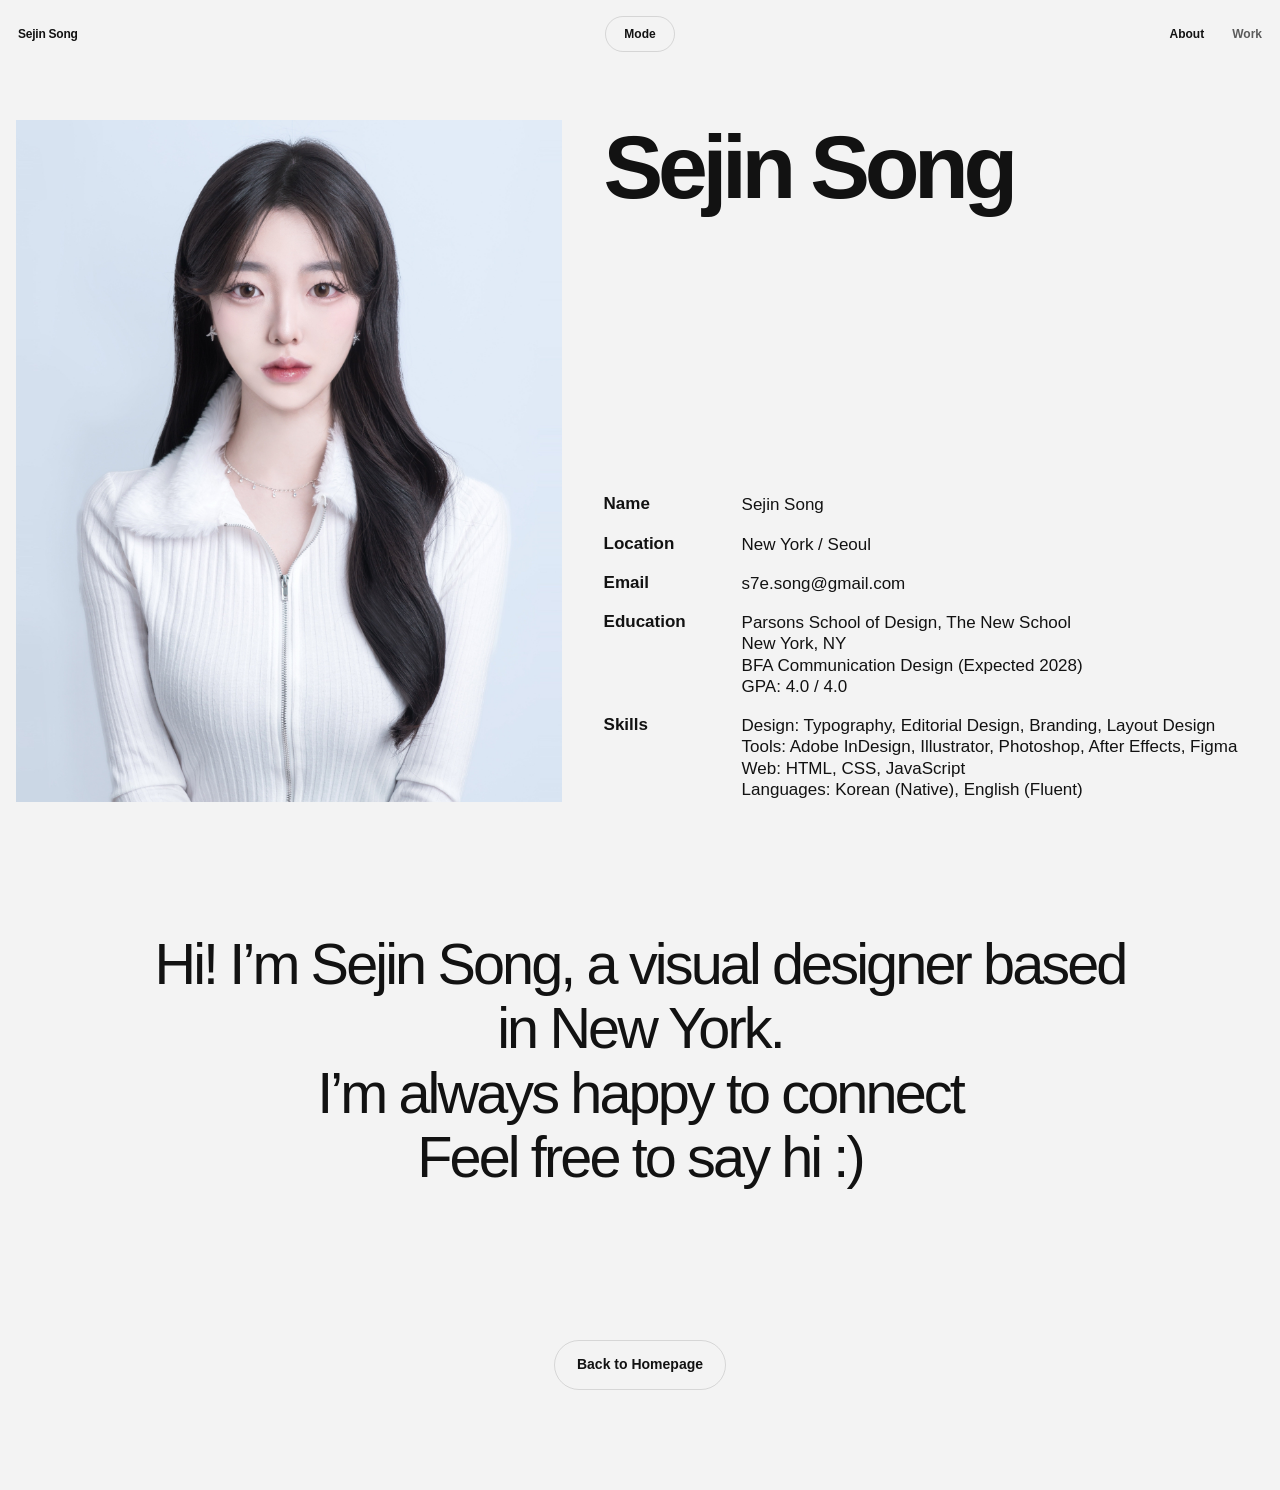
==== About/index.html @ 6b3cab45 "Add files via upload" ====
<!DOCTYPE html>
<html lang="en">
<head>
  <meta charset="UTF-8" />
  <meta name="viewport" content="width=device-width, initial-scale=1.0" />
  <title>About — Sejin Song</title>
  <link rel="stylesheet" href="style.css" />
</head>
<body class="site-body">
  <header class="site-header">
    <a class="brand" href="index.html">Sejin Song</a>

    <div class="header-center">
      <button id="modeToggle" class="mode-button" type="button" aria-label="Toggle theme">
        Mode
      </button>
    </div>

    <nav class="site-nav" aria-label="Main navigation">
      <a href="about.html" class="active">About</a>
      <a href="index.html">Work</a>
    </nav>
  </header>

  <main class="about-page">
    <section class="about-top">
      <div class="about-top__image">
        <img src="image/sejinphoto.JPG" alt="Portrait of Sejin Song" />
      </div>

      <div class="about-top__info">
        <h1>Sejin Song</h1>
        <br></br> 
        <br></br> 
        <br></br> 
        <br></br> 
        <br></br> 

        <div class="info-list">
          <div class="info-item">
            <div class="info-label">Name</div>
            <div class="info-value">Sejin Song</div>
          </div>

          <div class="info-item">
            <div class="info-label">Location</div>
            <div class="info-value">New York / Seoul</div>
          </div>

          <div class="info-item">
            <div class="info-label">Email</div>
            <div class="info-value">
              <a href="mailto:s7e.song@gmail.com">s7e.song@gmail.com</a>
            </div>
          </div>

          <div class="info-item">
            <div class="info-label">Education</div>
            <div class="info-value">
              Parsons School of Design, The New School <br />
              New York, NY<br />
              BFA Communication Design (Expected 2028)<br />
              GPA: 4.0 / 4.0
            </div>
          </div>

          <div class="info-item">
            <div class="info-label">Skills</div>
            <div class="info-value">
              Design: Typography, Editorial Design, Branding, Layout Design<br />
              Tools: Adobe InDesign, Illustrator, Photoshop, After Effects, Figma<br />
              Web: HTML, CSS, JavaScript<br />
              Languages: Korean (Native), English (Fluent)
            </div>
          </div>
        </div>
      </div>
    </section>

    <section class="about-intro">
      <p>
        Hi! I’m Sejin Song, a visual designer based in New York.<br />
        I’m always happy to connect<br />
        Feel free to say hi :)
      </p>
    </section>
  </main>
<section class="back-home">
  <a href="../index.html" class="back-home__button">Back to Homepage</a>
</section>
</main>
  </main>
  <script src="script.js"></script>
</body>
</html>
---- About/style.css ----
:root {
  --bg: #f3f3f3;
  --text: #121212;
  --muted: #5f5f5f;
  --border: rgba(0, 0, 0, 0.12);
  --max: 1720px;
}

body.dark {
  --bg: #0f0f0f;
  --text: #f2f2f2;
  --muted: #ababab;
  --border: rgba(255, 255, 255, 0.14);
}

* {
  box-sizing: border-box;
}

html {
  scroll-behavior: smooth;
}

body.site-body {
  margin: 0;
  background: var(--bg);
  color: var(--text);
  font-family: Arial, Helvetica, sans-serif;
  line-height: 1.4;
  transition: background 0.25s ease, color 0.25s ease;
}

img {
  display: block;
  max-width: 100%;
}

a {
  color: inherit;
  text-decoration: none;
}

/* header */
.site-header {
  position: sticky;
  top: 0;
  z-index: 100;
  display: grid;
  grid-template-columns: 1fr auto 1fr;
  align-items: center;
  gap: 16px;
  padding: 16px 18px;
  background: color-mix(in srgb, var(--bg) 90%, transparent);
  backdrop-filter: blur(12px);
}

.brand {
  justify-self: start;
  font-size: 12px;
  font-weight: 700;
  letter-spacing: -0.02em;
}

.header-center {
  justify-self: center;
}

.mode-button {
  border: 1px solid var(--border);
  background: transparent;
  color: var(--text);
  border-radius: 999px;
  padding: 10px 18px;
  font-size: 12px;
  font-weight: 600;
  cursor: pointer;
  transition: background 0.25s ease, color 0.25s ease, border-color 0.25s ease;
}

.site-nav {
  justify-self: end;
  display: flex;
  align-items: center;
  gap: 28px;
  font-size: 12px;
  font-weight: 700;
}

.site-nav a {
  opacity: 0.68;
  transition: opacity 0.2s ease;
}

.site-nav a:hover,
.site-nav a.active {
  opacity: 1;
}

/* page */
.about-page {
  width: min(var(--max), calc(100% - 32px));
  margin: 0 auto;
  padding: 52px 0 110px;
}

/* top section */
.about-top {
  display: grid;
  grid-template-columns: minmax(320px, 0.95fr) minmax(420px, 1.15fr);
  gap: 42px;
  align-items: start;
}

.about-top__image {
  max-width: 560px;
  margin: 0 auto;
}

.about-top__image img {
  width: 100%;
  aspect-ratio: 4 / 5;
  object-fit: cover;
  background: #dde3ea;
}

.about-top__info {
  padding-top: 6px;
}

.about-top__info h1 {
  margin: 0 0 62px;
  font-size: clamp(68px, 7vw, 118px);
  line-height: 0.92;
  letter-spacing: -0.06em;
  font-weight: 700;
}

.info-list {
  max-width: 660px;
  display: grid;
  gap: 18px;
}

.info-item {
  display: grid;
  grid-template-columns: 120px 1fr;
  gap: 18px;
  align-items: start;
}

.info-label {
  font-size: 17px;
  font-weight: 700;
  line-height: 1.2;
}

.info-value {
  font-size: 17px;
  line-height: 1.25;
  color: var(--text);
}

.info-value a:hover {
  opacity: 0.65;
}

/* intro section */
.about-intro {
  margin-top: 130px;
  display: flex;
  justify-content: center;
  text-align: center;
}

.about-intro p {
  max-width: 980px;
  margin: 0;
  font-size: clamp(38px, 4.5vw, 76px);
  line-height: 1.12;
  letter-spacing: -0.05em;
  font-weight: 400;
}

/* responsive */
@media (max-width: 1200px) {
  .about-top {
    grid-template-columns: 1fr;
    gap: 40px;
  }

  .about-top__image {
    max-width: 520px;
    margin: 0;
  }

  .about-top__info h1 {
    margin-bottom: 42px;
  }
}

@media (max-width: 760px) {
  .site-header {
    grid-template-columns: 1fr auto;
    grid-template-areas:
      "brand nav"
      "mode mode";
    row-gap: 10px;
  }

  .brand {
    grid-area: brand;
  }

  .site-nav {
    grid-area: nav;
  }

  .header-center {
    grid-area: mode;
  }

  .about-page {
    width: calc(100% - 22px);
    padding-top: 28px;
  }

  .about-top {
    gap: 28px;
  }

  .about-top__info h1 {
    margin: 0 0 28px;
    font-size: clamp(52px, 14vw, 82px);
  }

  .info-item {
    grid-template-columns: 1fr;
    gap: 6px;
  }

  .info-label,
  .info-value {
    font-size: 15px;
  }

  .about-intro {
    margin-top: 72px;
  }

  .about-intro p {
    font-size: clamp(30px, 9vw, 48px);
    line-height: 1.14;
  }
}
.back-home {
  display: flex;
  justify-content: center;
  margin-top: 40px;
   margin-bottom: 100px;
}

.back-home__button {
  display: inline-flex;
  align-items: center;
  justify-content: center;
  padding: 14px 22px;
  border: 1px solid var(--border);
  border-radius: 999px;
  font-size: 14px;
  font-weight: 600;
  transition: background 0.2s ease, color 0.2s ease, transform 0.2s ease;
}

.back-home__button:hover {
  background: var(--text);
  color: var(--bg);
  transform: translateY(-1px);
}
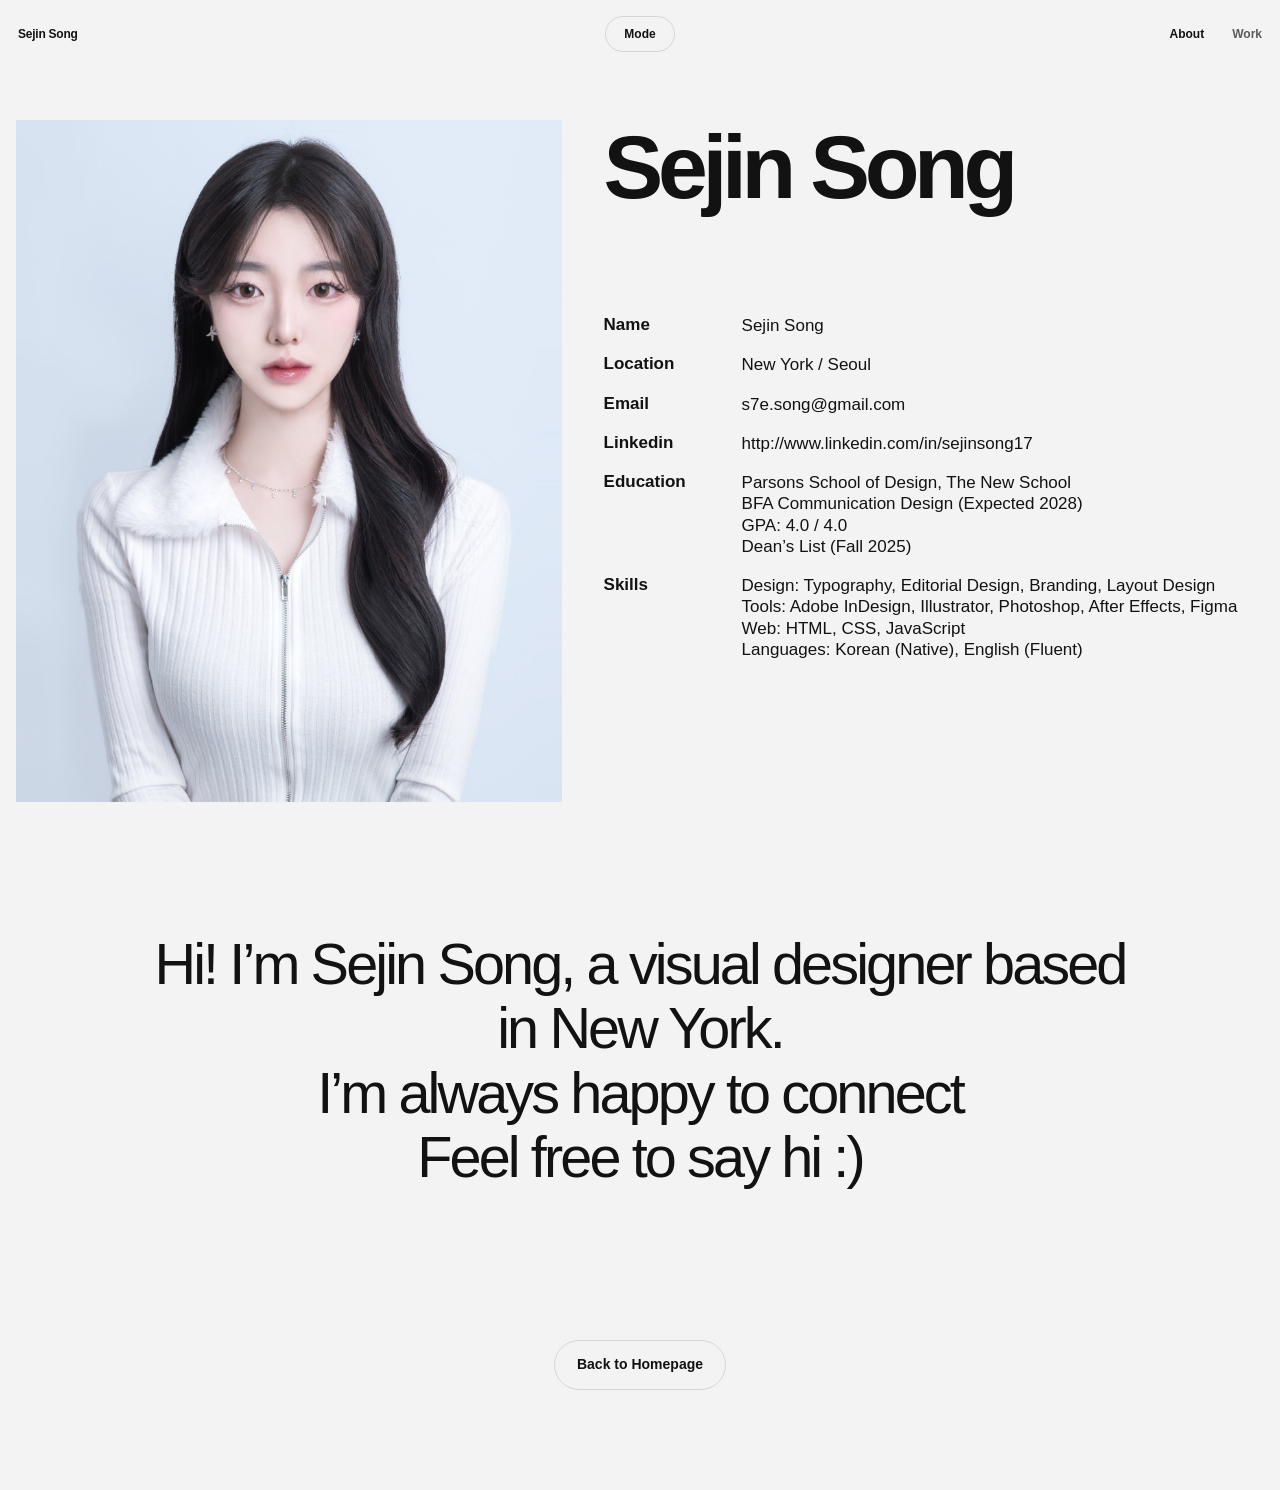
==== commit a246baa1: "Add files via upload" ====
--- a/About/index.html
+++ b/About/index.html
@@ -31,11 +31,7 @@
       <div class="about-top__info">
         <h1>Sejin Song</h1>
         <br></br> 
-        <br></br> 
-        <br></br> 
-        <br></br> 
-        <br></br> 
-
+    
         <div class="info-list">
           <div class="info-item">
             <div class="info-label">Name</div>
@@ -53,14 +49,21 @@
               <a href="mailto:s7e.song@gmail.com">s7e.song@gmail.com</a>
             </div>
           </div>
+             <div class="info-item">
+            <div class="info-label">Linkedin</div>
+            <div class="info-value">
+              <a href="http://www.linkedin.com/in/sejinsong17">http://www.linkedin.com/in/sejinsong17</a>
+            </div>
+          </div>
 
           <div class="info-item">
             <div class="info-label">Education</div>
             <div class="info-value">
               Parsons School of Design, The New School <br />
-              New York, NY<br />
+  
               BFA Communication Design (Expected 2028)<br />
-              GPA: 4.0 / 4.0
+              GPA: 4.0 / 4.0<br />
+              Dean’s List (Fall 2025)
             </div>
           </div>
 
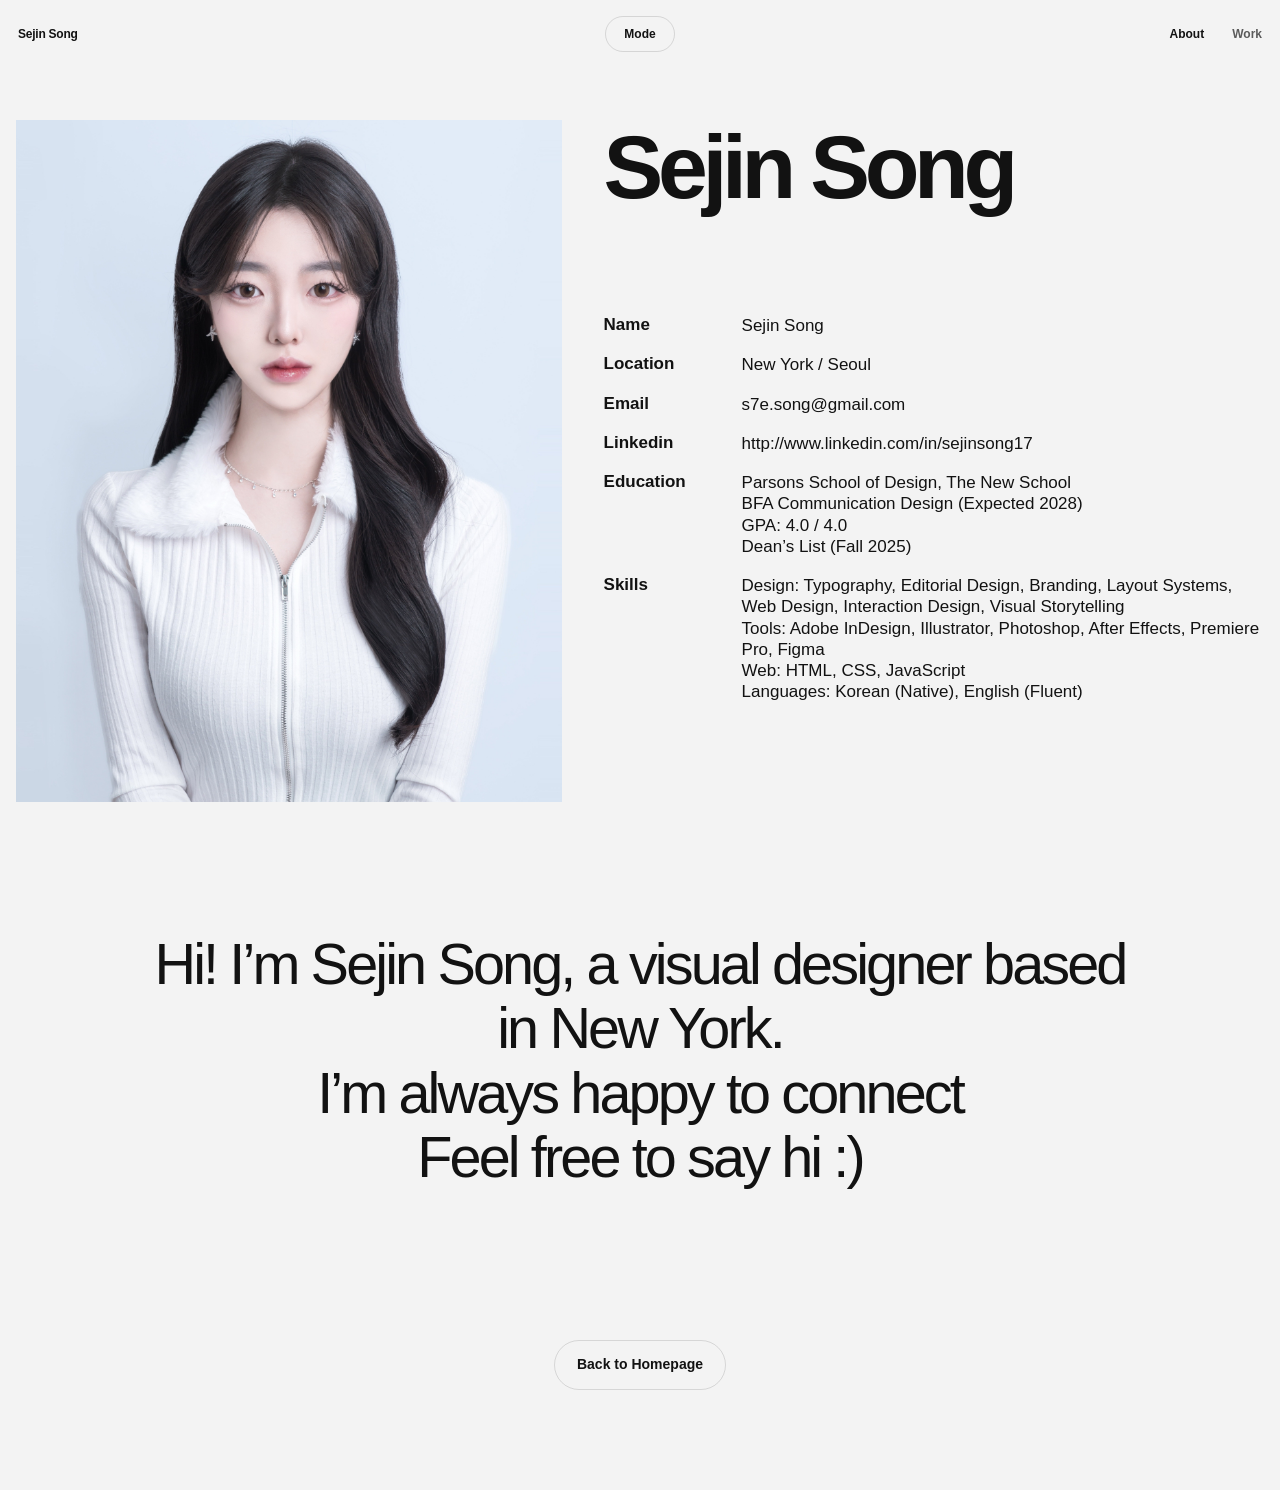
==== commit c98b2b71: "Add files via upload" ====
--- a/About/index.html
+++ b/About/index.html
@@ -70,8 +70,8 @@
           <div class="info-item">
             <div class="info-label">Skills</div>
             <div class="info-value">
-              Design: Typography, Editorial Design, Branding, Layout Design<br />
-              Tools: Adobe InDesign, Illustrator, Photoshop, After Effects, Figma<br />
+             Design: Typography, Editorial Design, Branding, Layout Systems, Web Design, Interaction Design, Visual Storytelling<br />
+              Tools: Adobe InDesign, Illustrator, Photoshop, After Effects, Premiere Pro, Figma<br />
               Web: HTML, CSS, JavaScript<br />
               Languages: Korean (Native), English (Fluent)
             </div>
